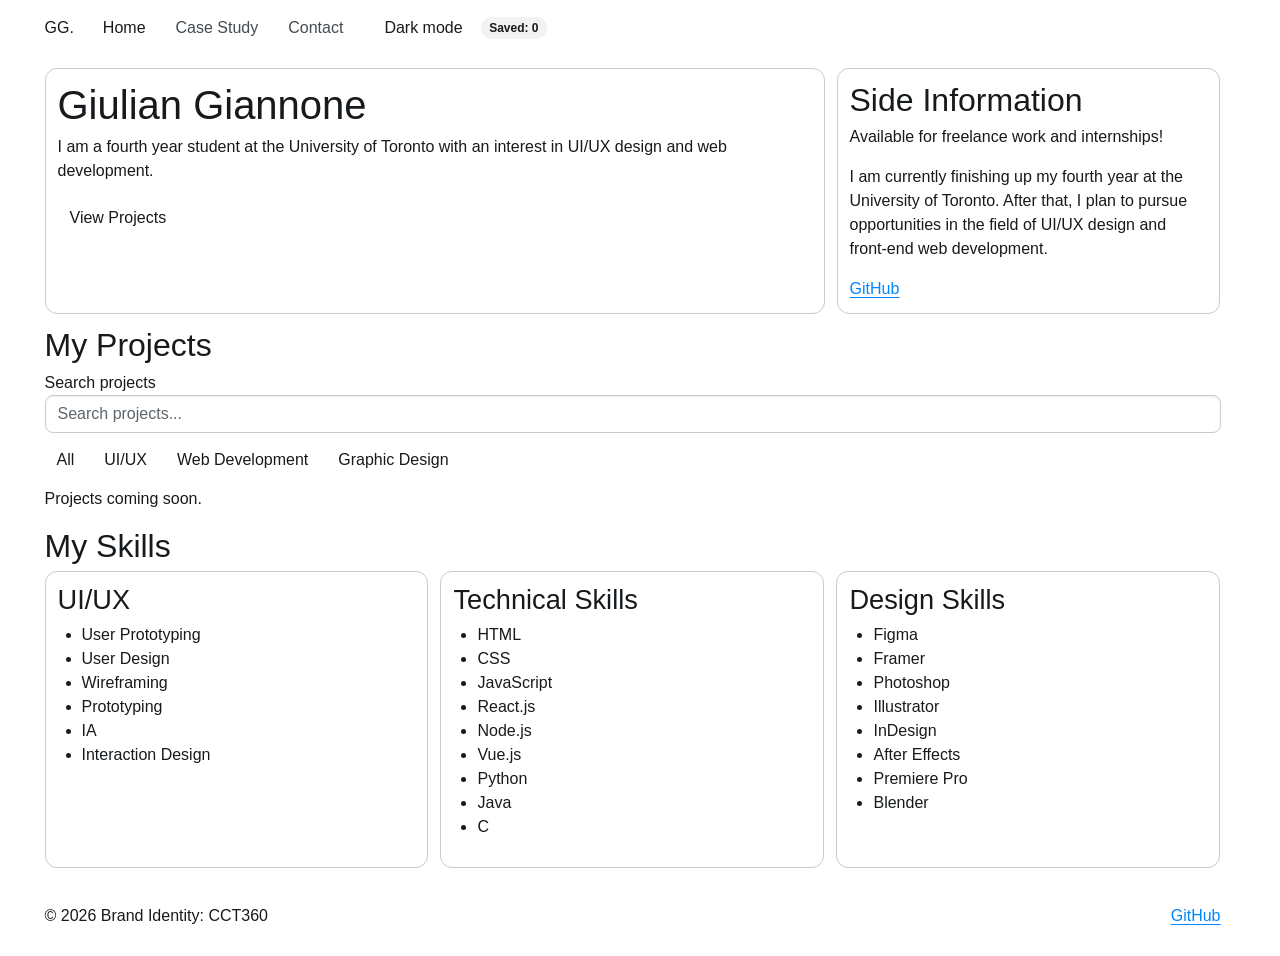
==== index.html @ 735b8c2e "Implemented bootstrap to my original index.html from project 1" ====
<!DOCTYPE html>
<html lang="en" data-bs-theme="light">
    <head>
        <meta charset="UTF-8">
        <meta name="viewport" content="width=device-width, initial-scale=1.0">
        <title>CCT360: Project 2</title>
        <link rel="stylesheet" href="css/bootstrap.min.css">
        <script type="module" src="js/bootstrap.bundle.min.js"></script>
    </head>
    <body>
        <header>
    <nav class="navbar md:navbar-expand">
        <div class="container">
            <a class="navbar-brand" href="index.html">GG.</a>

            <button class="navbar-toggler" type="button" data-bs-toggle="drawer" data-bs-target="#mobile-menu">
                Menu
            </button>

            <dialog class="drawer drawer-end" id="mobile-menu">
                <div class="drawer-header">
                    <h2 class="drawer-title">Navigation</h2>
                    <button class="btn-outline" type="button" data-bs-dismiss="drawer">Close</button>
                </div>

                <div class="drawer-body">
                    <div class="navbar-nav">
                        <a class="nav-link active" href="index.html">Home</a>
                        <a class="nav-link" href="detail.html">Case Study</a>
                        <a class="nav-link" href="contact.html">Contact</a>
                    </div>

                    <div class="d-flex align-items-center gap-2">
                        <button class="btn-outline" type="button">Dark mode</button>
                        <span class="badge">Saved: 0</span>
                    </div>
                </div>
            </dialog>
        </div>
    </nav>
</header>

        <main class="container py-4">
            <section class="row g-4">
                <div class="col-12 md:col-8">
                    <div class="card h-100 p-4">
                        <h1>Giulian Giannone</h1>
                        <p class="lead">I am a fourth year student at the University of Toronto with an interest in UI/UX design and web development.</p>
                        <div>
                            <a class="btn-outline" href="#projects">View Projects</a>
                        </div>
                    </div>
                </div>

                <aside class="col-12 md:col-4">
                    <div class="card h-100 p-4">
                        <h2>Side Information</h2>
                        <p>Available for freelance work and internships!</p>
                        <p>I am currently finishing up my fourth year at the University of Toronto. After that, I plan to pursue opportunities in the field of UI/UX design and front-end web development.</p>
                        <a href="https://github.com/gianno36">GitHub</a>
                    </div>
                </aside>
            </section>

            <section class="mt-4" id="projects">
                <h2>My Projects</h2>

                <label for="search">Search projects</label>
                <input class="form-control mb-3" type="search" id="search" placeholder="Search projects...">

                <div class="d-flex flex-wrap gap-2 mb-3">
                    <button class="btn-outline" type="button">All</button>
                    <button class="btn-outline" type="button">UI/UX</button>
                    <button class="btn-outline" type="button">Web Development</button>
                    <button class="btn-outline" type="button">Graphic Design</button>
                </div>

                <p>Projects coming soon.</p>

                <div class="row g-4">
                </div>
            </section>

            <section class="mt-4">
                <h2>My Skills</h2>

                <div class="row g-4">
                    <div class="col-12 md:col-4">
                        <article class="card h-100 p-4">
                            <h3>UI/UX</h3>
                            <ul>
                                <li>User Prototyping</li>
                                <li>User Design</li>
                                <li>Wireframing</li>
                                <li>Prototyping</li>
                                <li>IA</li>
                                <li>Interaction Design</li>
                            </ul>
                        </article>
                    </div>

                    <div class="col-12 md:col-4">
                        <article class="card h-100 p-4">
                            <h3>Technical Skills</h3>
                            <ul>
                                <li>HTML</li>
                                <li>CSS</li>
                                <li>JavaScript</li>
                                <li>React.js</li>
                                <li>Node.js</li>
                                <li>Vue.js</li>
                                <li>Python</li>
                                <li>Java</li>
                                <li>C</li>
                            </ul>
                        </article>
                    </div>

                    <div class="col-12 md:col-4">
                        <article class="card h-100 p-4">
                            <h3>Design Skills</h3>
                            <ul>
                                <li>Figma</li>
                                <li>Framer</li>
                                <li>Photoshop</li>
                                <li>Illustrator</li>
                                <li>InDesign</li>
                                <li>After Effects</li>
                                <li>Premiere Pro</li>
                                <li>Blender</li>
                            </ul>
                        </article>
                    </div>
                </div>
            </section>

            
        </main>

        <footer class="container py-4 mt-4">
            <div class="d-flex justify-content-between flex-wrap gap-2">
                <p>© 2026 Brand Identity: CCT360</p>
                <a href="https://github.com/gianno36">GitHub</a>
            </div>
        </footer>
    </body>
</html>
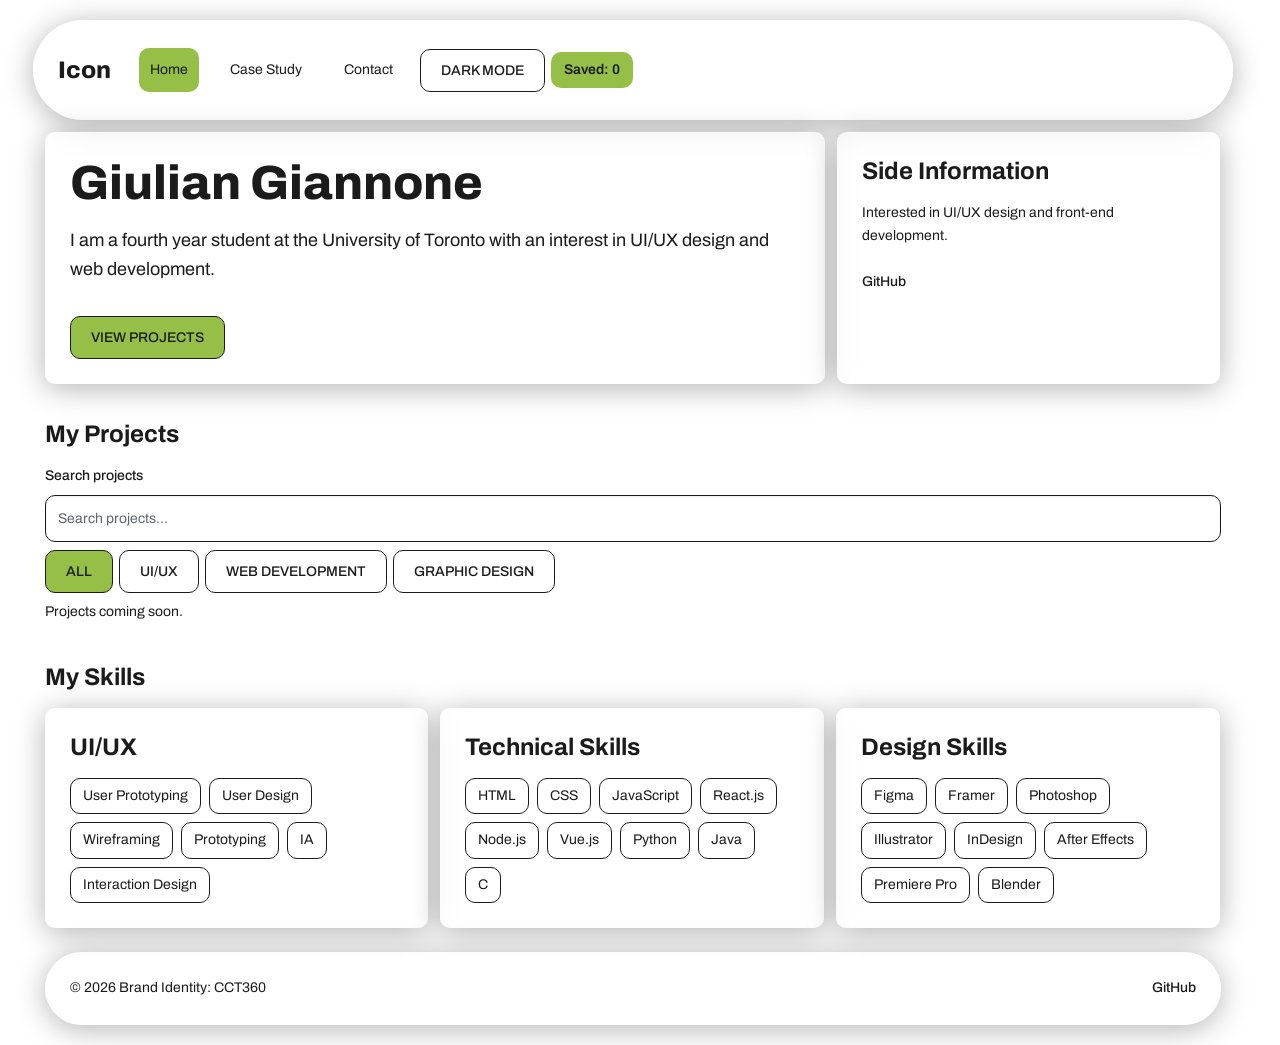
==== commit f3456afd: "Implemented style.css for index.html and kept the same design from project 1" ====
--- a/index.html
+++ b/index.html
@@ -6,88 +6,92 @@
         <meta name="viewport" content="width=device-width, initial-scale=1.0">
         <title>CCT360: Project 2</title>
         <link rel="stylesheet" href="css/bootstrap.min.css">
+        <link rel="stylesheet" href="css/style.css">
+        <link rel="preconnect" href="https://fonts.googleapis.com">
+        <link rel="preconnect" href="https://fonts.gstatic.com" crossorigin>
+        <link href="https://fonts.googleapis.com/css2?family=Archivo:wght@400;500;600;700;800&display=swap" rel="stylesheet">
         <script type="module" src="js/bootstrap.bundle.min.js"></script>
     </head>
     <body>
         <header>
-    <nav class="navbar md:navbar-expand">
-        <div class="container">
-            <a class="navbar-brand" href="index.html">GG.</a>
+            <nav class="navbar md:navbar-expand">
+                <div class="container navigation">
+                    <a class="navbar-brand brand" href="index.html">Icon</a>
 
-            <button class="navbar-toggler" type="button" data-bs-toggle="drawer" data-bs-target="#mobile-menu">
-                Menu
-            </button>
+                    <button class="navbar-toggler" type="button" data-bs-toggle="drawer" data-bs-target="#mobile-menu">
+                        Menu
+                    </button>
 
-            <dialog class="drawer drawer-end" id="mobile-menu">
-                <div class="drawer-header">
-                    <h2 class="drawer-title">Navigation</h2>
-                    <button class="btn-outline" type="button" data-bs-dismiss="drawer">Close</button>
+                    <dialog class="drawer drawer-end" id="mobile-menu">
+                        <div class="drawer-header">
+                            <h2 class="drawer-title">Navigation</h2>
+                            <button class="btn-outline theme-primary" type="button" data-bs-dismiss="drawer">Close</button>
+                        </div>
+
+                        <div class="drawer-body">
+                            <div class="navbar-nav nav-links">
+                                <a class="nav-link active" href="index.html" aria-current="page">Home</a>
+                                <a class="nav-link" href="detail.html">Case Study</a>
+                                <a class="nav-link" href="contact.html">Contact</a>
+                            </div>
+
+                            <div class="d-flex align-items-center gap-2">
+                                <button class="btn-outline theme-primary" type="button">Dark mode</button>
+                                <span class="badge saved-counter">Saved: 0</span>
+                            </div>
+                        </div>
+                    </dialog>
                 </div>
-
-                <div class="drawer-body">
-                    <div class="navbar-nav">
-                        <a class="nav-link active" href="index.html">Home</a>
-                        <a class="nav-link" href="detail.html">Case Study</a>
-                        <a class="nav-link" href="contact.html">Contact</a>
-                    </div>
-
-                    <div class="d-flex align-items-center gap-2">
-                        <button class="btn-outline" type="button">Dark mode</button>
-                        <span class="badge">Saved: 0</span>
-                    </div>
-                </div>
-            </dialog>
-        </div>
-    </nav>
-</header>
+            </nav>
+        </header>
 
         <main class="container py-4">
             <section class="row g-4">
                 <div class="col-12 md:col-8">
-                    <div class="card h-100 p-4">
-                        <h1>Giulian Giannone</h1>
-                        <p class="lead">I am a fourth year student at the University of Toronto with an interest in UI/UX design and web development.</p>
+                    <div class="primary-spotlight h-100">
+                        <h1 class="primary-title">Giulian Giannone</h1>
+                        <p class="primary-description">I am a fourth year student at the University of Toronto with an interest in UI/UX design and web development.</p>
+
                         <div>
-                            <a class="btn-outline" href="#projects">View Projects</a>
+                            <a class="btn-solid theme-primary" href="#projects">View Projects</a>
                         </div>
                     </div>
                 </div>
 
                 <aside class="col-12 md:col-4">
-                    <div class="card h-100 p-4">
-                        <h2>Side Information</h2>
-                        <p>Available for freelance work and internships!</p>
-                        <p>I am currently finishing up my fourth year at the University of Toronto. After that, I plan to pursue opportunities in the field of UI/UX design and front-end web development.</p>
+                    <div class="sidebar h-100">
+                        <h2 class="secondary-title">Side Information</h2>
+                        <p>Interested in UI/UX design and front-end development.</p>
                         <a href="https://github.com/gianno36">GitHub</a>
                     </div>
                 </aside>
             </section>
 
             <section class="mt-4" id="projects">
-                <h2>My Projects</h2>
+                <h2 class="secondary-title">My Projects</h2>
 
                 <label for="search">Search projects</label>
                 <input class="form-control mb-3" type="search" id="search" placeholder="Search projects...">
 
                 <div class="d-flex flex-wrap gap-2 mb-3">
-                    <button class="btn-outline" type="button">All</button>
-                    <button class="btn-outline" type="button">UI/UX</button>
-                    <button class="btn-outline" type="button">Web Development</button>
-                    <button class="btn-outline" type="button">Graphic Design</button>
+                    <button class="btn-solid theme-primary" type="button">All</button>
+                    <button class="btn-outline theme-primary" type="button">UI/UX</button>
+                    <button class="btn-outline theme-primary" type="button">Web Development</button>
+                    <button class="btn-outline theme-primary" type="button">Graphic Design</button>
                 </div>
 
                 <p>Projects coming soon.</p>
 
-                <div class="row g-4">
+                <div class="row g-4 cards-gallery">
                 </div>
             </section>
 
-            <section class="mt-4">
-                <h2>My Skills</h2>
+            <section class="skills-gallery mt-4">
+                <h2 class="secondary-title">My Skills</h2>
 
                 <div class="row g-4">
                     <div class="col-12 md:col-4">
-                        <article class="card h-100 p-4">
+                        <article class="card skill-card h-100">
                             <h3>UI/UX</h3>
                             <ul>
                                 <li>User Prototyping</li>
@@ -101,7 +105,7 @@
                     </div>
 
                     <div class="col-12 md:col-4">
-                        <article class="card h-100 p-4">
+                        <article class="card skill-card h-100">
                             <h3>Technical Skills</h3>
                             <ul>
                                 <li>HTML</li>
@@ -118,7 +122,7 @@
                     </div>
 
                     <div class="col-12 md:col-4">
-                        <article class="card h-100 p-4">
+                        <article class="card skill-card h-100">
                             <h3>Design Skills</h3>
                             <ul>
                                 <li>Figma</li>
@@ -134,15 +138,13 @@
                     </div>
                 </div>
             </section>
-
-            
         </main>
 
-        <footer class="container py-4 mt-4">
-            <div class="d-flex justify-content-between flex-wrap gap-2">
-                <p>© 2026 Brand Identity: CCT360</p>
+        <footer class="container mt-4">
+            <div class="site-footer">
+                <p class="footer-text">© 2026 Brand Identity: CCT360</p>
                 <a href="https://github.com/gianno36">GitHub</a>
             </div>
         </footer>
     </body>
-</html>
+</html>
--- a/css/style.css
+++ b/css/style.css
@@ -0,0 +1,365 @@
+
+:root {
+  --color-one: #ffffff;
+  --color-two: #64943e;
+  --color-four: #1b1b1b;
+  --color-five: #95bf47;
+  --color-text: var(--color-four);
+
+  --fs-h1: 48px;
+  --fs-h3: 24px;
+  --fs-lead: 18px;
+  --fs-body: 14px;
+  --line-height: 1.6;
+
+  --gap: 24px;
+  --border-radius: 10px;
+  --blur: 10px;
+
+  --bs-primary: #64943e;
+  --bs-primary-rgb: 100, 148, 62;
+}
+
+body {
+  display: flex;
+  flex-direction: column;
+  min-height: 100vh;
+  color: var(--color-text);
+  font-family: "Archivo", sans-serif;
+  font-size: var(--fs-body);
+  line-height: var(--line-height);
+  background-color: var(--color-one);
+}
+
+main {
+  flex: 1;
+  display: flex;
+  flex-direction: column;
+  gap: var(--gap);
+}
+
+.navigation,
+.primary-spotlight,
+.sidebar,
+.card,
+.site-footer {
+  padding: 24px;
+  background: rgba(255, 255, 255, 0.5);
+  box-shadow: 0 4px 30px rgba(0, 0, 0, 0.3);
+  backdrop-filter: blur(var(--blur));
+  -webkit-backdrop-filter: blur(var(--blur));
+  border: 1px solid rgba(255, 255, 255, 0.3);
+  border-radius: var(--border-radius);
+  line-height: var(--line-height);
+}
+
+.navbar {
+  padding: 0 var(--gap);
+}
+
+.navigation {
+  gap: 12px;
+  margin-top: 20px;
+  border-radius: 50px;
+}
+
+.brand {
+  font-size: var(--fs-h3);
+  font-weight: 800;
+  color: var(--color-text);
+  text-decoration: none;
+}
+
+.logo {
+  display: block;
+  max-height: 48px;
+  width: auto;
+}
+
+.logo:hover {
+  animation: Spin 1.5s ease-in-out;
+}
+
+@keyframes Spin {
+
+  from {
+    transform: rotate(0deg);
+  }
+
+  to {
+    transform: rotate(720deg);
+  }
+
+}
+
+.nav-links {
+  gap: 20px;
+}
+
+.nav-links a {
+  color: var(--color-text);
+  text-decoration: none;
+  font-size: var(--fs-body);
+  padding: 10px;
+  border-radius: var(--border-radius);
+  transition: color 0.3s ease, background 0.3s ease, box-shadow 0.3s ease;
+}
+
+.nav-links a:hover,
+.nav-links a:focus-visible {
+  color: var(--color-four);
+  background: var(--color-five);
+  box-shadow: 0 0 5px var(--color-five), 0 0 20px var(--color-five), 0 0 50px var(--color-five),
+    0 0 100px var(--color-five);
+}
+
+.nav-links a.active {
+  background: var(--color-five);
+  color: var(--color-four);
+}
+
+.primary-title {
+  font-size: clamp(32px, 6vw, var(--fs-h1));
+  font-weight: 800;
+  line-height: 1.1;
+  margin-bottom: 16px;
+}
+
+.primary-description {
+  font-size: var(--fs-lead);
+  margin-bottom: 12px;
+}
+
+.secondary-title {
+  font-size: var(--fs-h3);
+  font-weight: 700;
+  margin-bottom: 16px;
+}
+
+.sidebar p {
+  margin-bottom: 20px;
+}
+
+.sidebar-status {
+  display: flex;
+  align-items: center;
+  gap: 10px;
+  font-weight: 600;
+}
+
+.sidebar-links {
+  display: flex;
+  flex-wrap: wrap;
+  gap: 12px 20px;
+  list-style: none;
+  padding: 0;
+}
+
+.sidebar a,
+.sidebar-links a,
+.footer-links a,
+.site-footer a {
+  position: relative;
+  display: inline-block;
+  padding: 4px 0;
+  color: var(--color-text);
+  text-decoration: none;
+  font-weight: 500;
+}
+
+.sidebar a::after,
+.sidebar-links a::after,
+.footer-links a::after,
+.site-footer a::after {
+  content: "";
+  position: absolute;
+  left: 0;
+  bottom: 0;
+  width: 0;
+  height: 2px;
+  background: var(--color-five);
+  box-shadow: 0 0 5px var(--color-five), 0 0 10px var(--color-five);
+  transition: width 0.3s ease;
+}
+
+.sidebar a:hover::after,
+.sidebar a:focus-visible::after,
+.sidebar-links a:hover::after,
+.sidebar-links a:focus-visible::after,
+.footer-links a:hover::after,
+.footer-links a:focus-visible::after,
+.site-footer a:hover::after,
+.site-footer a:focus-visible::after {
+  width: 100%;
+}
+
+.theme-primary {
+  --bs-theme-bg: var(--color-five);
+  --bs-theme-color: var(--color-four);
+  --bs-theme-border-color: var(--color-four);
+}
+
+.btn-solid.theme-primary,
+.btn-outline.theme-primary {
+  display: inline-block;
+  box-sizing: border-box;
+  vertical-align: top;
+  padding: 10px 20px;
+  text-transform: uppercase;
+  text-decoration: none;
+  border-radius: var(--border-radius);
+  font-size: var(--fs-body);
+  font-weight: 500;
+  color: var(--color-four);
+  cursor: pointer;
+  border: 1px solid var(--color-four);
+  transition: 0.3s ease;
+  user-select: none;
+}
+
+.btn-solid.theme-primary {
+  background: var(--color-five);
+}
+
+.btn-outline.theme-primary {
+  background: transparent;
+}
+
+.btn-solid.theme-primary:hover,
+.btn-solid.theme-primary:focus-visible,
+.btn-outline.theme-primary:hover,
+.btn-outline.theme-primary:focus-visible {
+  color: var(--color-four);
+  background: var(--color-five);
+  border: 1px solid var(--color-five);
+  box-shadow: 0 0 5px var(--color-five), 0 0 20px var(--color-five), 0 0 50px var(--color-five),
+    0 0 100px var(--color-five);
+  transform: none;
+}
+
+.primary-spotlight .btn-solid {
+  margin-top: 20px;
+}
+
+.saved-counter {
+  padding: 10px 12px;
+  background: var(--color-five);
+  color: var(--color-four);
+  border-radius: var(--border-radius);
+  font-size: var(--fs-body);
+  font-weight: 600;
+}
+
+#projects label {
+  font-weight: 500;
+  margin-bottom: 8px;
+}
+
+#search {
+  padding: 12px;
+  font-size: var(--fs-body);
+  color: var(--color-text);
+  background: var(--color-one);
+  border: 1px solid var(--color-four);
+  border-radius: var(--border-radius);
+  transition: 0.3s ease;
+}
+
+#search:focus {
+  border-color: var(--color-five);
+  box-shadow: 0 0 5px var(--color-five), 0 0 20px var(--color-five);
+}
+
+.card {
+  display: flex;
+  flex-direction: column;
+  gap: 16px;
+  color: var(--color-text);
+  min-width: 0;
+}
+
+.card h3 {
+  font-size: var(--fs-h3);
+  font-weight: 700;
+  margin: 0;
+}
+
+.card ul {
+  display: flex;
+  flex-wrap: wrap;
+  gap: 8px;
+  list-style: none;
+  padding: 0;
+  margin: 0;
+}
+
+.card li {
+  padding: 6px 12px;
+  font-size: var(--fs-body);
+  border: 1px solid var(--color-four);
+  border-radius: var(--border-radius);
+  transition: 0.3s ease;
+}
+
+.card li:hover {
+  background: var(--color-five);
+  border-color: var(--color-five);
+  box-shadow: 0 0 5px var(--color-five), 0 0 20px var(--color-five);
+}
+
+.site-footer {
+  display: flex;
+  justify-content: space-between;
+  align-items: center;
+  flex-wrap: wrap;
+  gap: 12px 24px;
+  padding: 20px 24px;
+  margin-bottom: 20px;
+  border-radius: 50px;
+}
+
+.footer-text {
+  margin: 0;
+}
+
+.footer-links {
+  display: flex;
+  flex-wrap: wrap;
+  gap: 20px;
+  list-style: none;
+  padding: 0;
+  margin: 0;
+}
+
+:focus-visible {
+  outline: 2px solid var(--color-two);
+  outline-offset: 4px;
+}
+
+@media (max-width: 767px) {
+  .navbar {
+    padding: 0 12px;
+  }
+
+  .navigation {
+    padding: 16px;
+    border-radius: var(--border-radius);
+  }
+
+  .primary-spotlight,
+  .sidebar,
+  .card {
+    padding: 16px;
+  }
+
+  .nav-links {
+    gap: 12px;
+    margin-bottom: 16px;
+  }
+
+  .site-footer {
+    border-radius: var(--border-radius);
+  }
+}
+
+
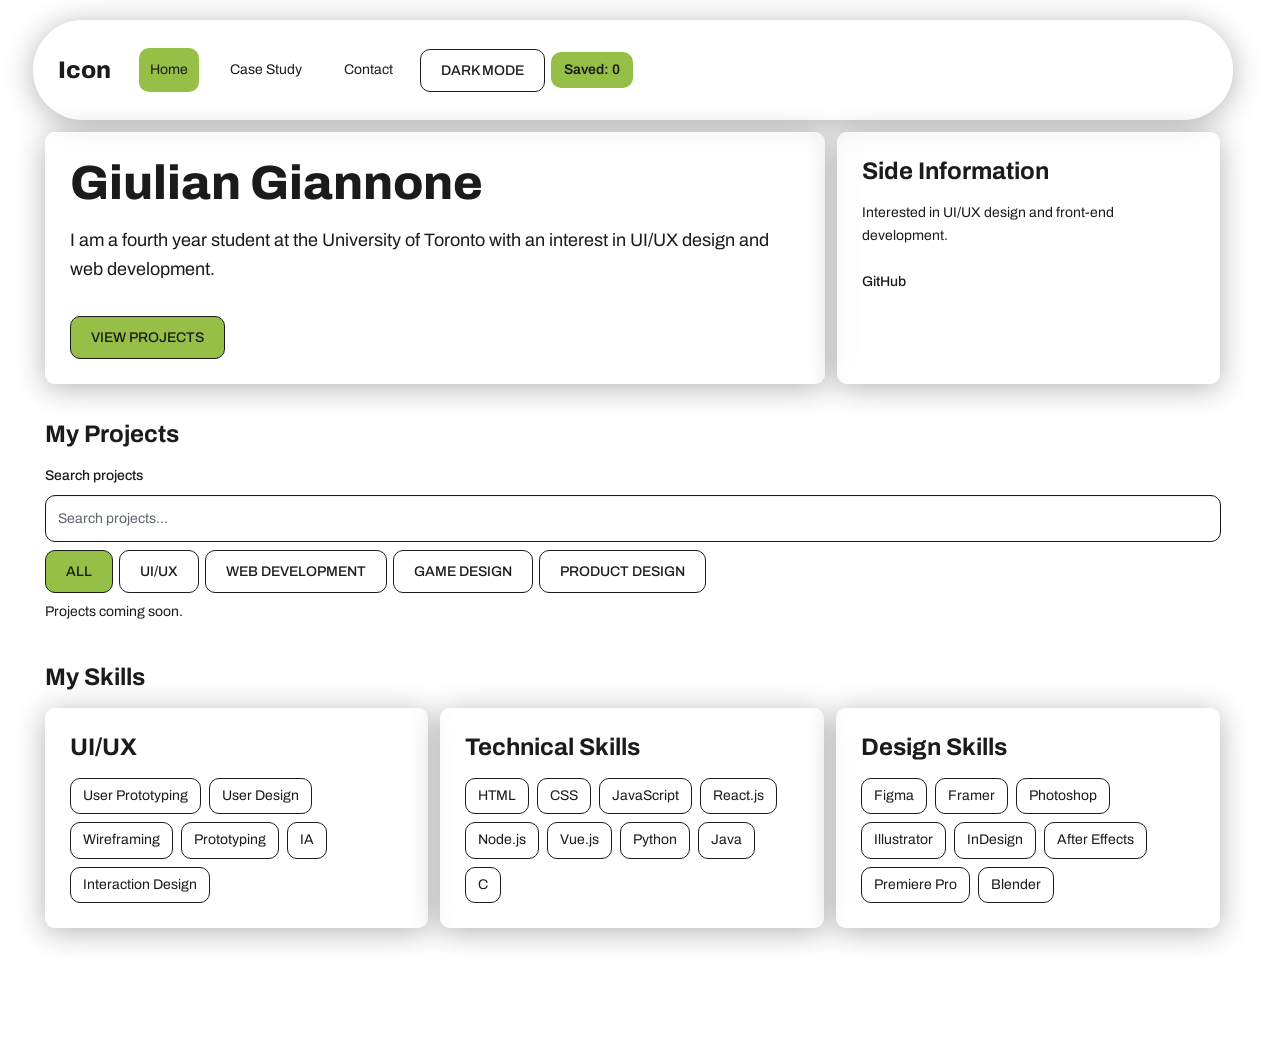
==== commit 23626ffc: "Added data.js along with pictures for each of the projects in data.js" ====
--- a/index.html
+++ b/index.html
@@ -11,6 +11,7 @@
         <link rel="preconnect" href="https://fonts.gstatic.com" crossorigin>
         <link href="https://fonts.googleapis.com/css2?family=Archivo:wght@400;500;600;700;800&display=swap" rel="stylesheet">
         <script type="module" src="js/bootstrap.bundle.min.js"></script>
+        <script src="js/data.js" defer></script>
     </head>
     <body>
         <header>
@@ -77,7 +78,8 @@
                     <button class="btn-solid theme-primary" type="button">All</button>
                     <button class="btn-outline theme-primary" type="button">UI/UX</button>
                     <button class="btn-outline theme-primary" type="button">Web Development</button>
-                    <button class="btn-outline theme-primary" type="button">Graphic Design</button>
+                    <button class="btn-outline theme-primary" type="button">Game Design</button>
+                    <button class="btn-outline theme-primary" type="button">Product Design</button>
                 </div>
 
                 <p>Projects coming soon.</p>
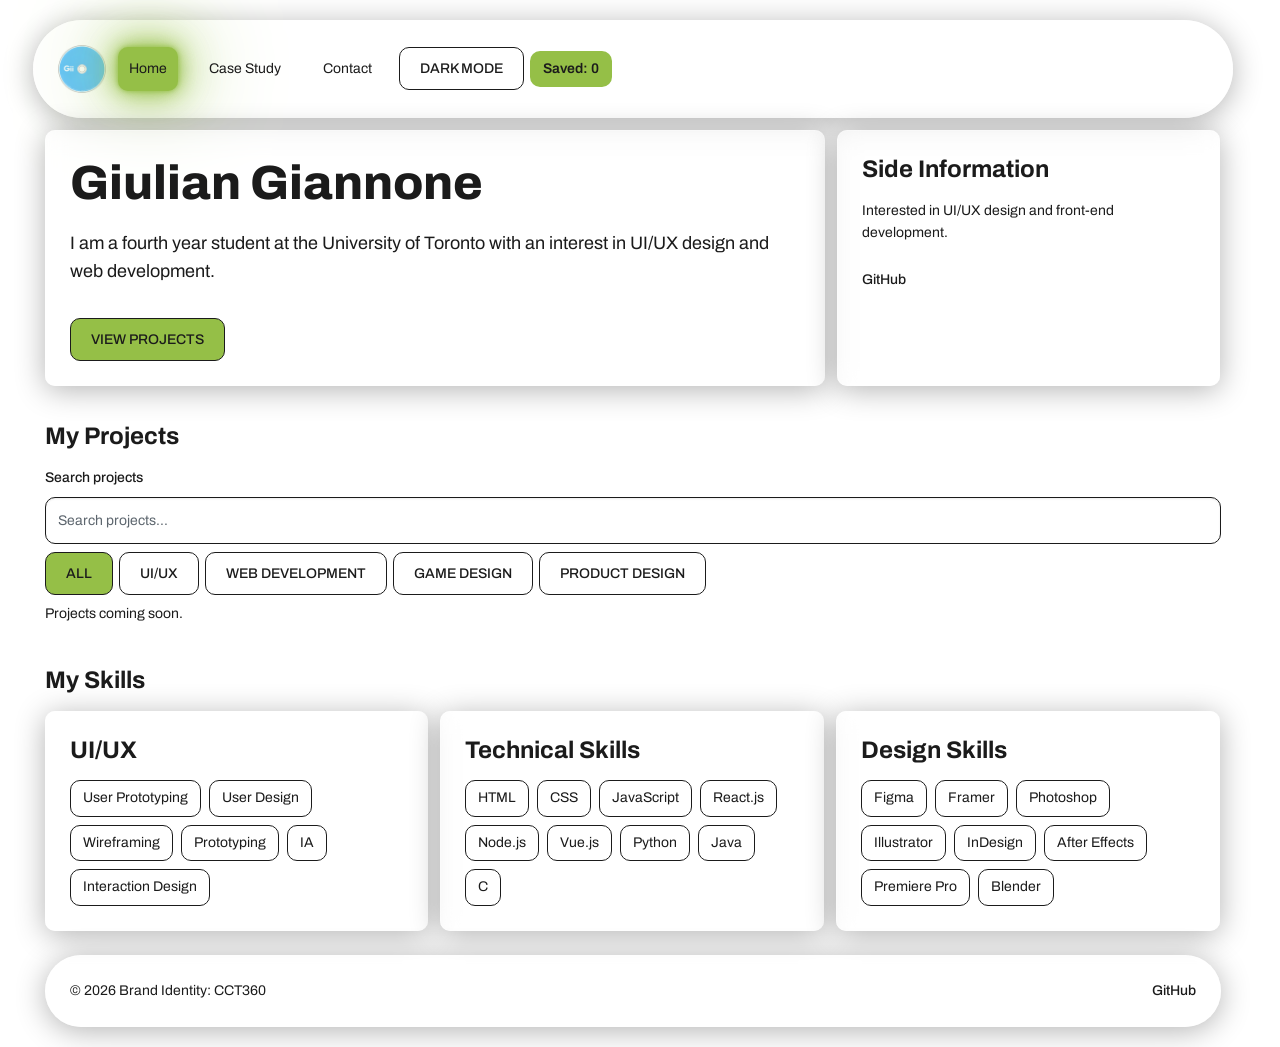
==== commit ff143014: "Updated style.css for detail.html and also added the icon from my original project" ====
--- a/index.html
+++ b/index.html
@@ -17,7 +17,9 @@
         <header>
             <nav class="navbar md:navbar-expand">
                 <div class="container navigation">
-                    <a class="navbar-brand brand" href="index.html">Icon</a>
+                    <a href="index.html">
+                        <img src="images/icon.png" alt="Logo" class="logo">
+                    </a>
 
                     <button class="navbar-toggler" type="button" data-bs-toggle="drawer" data-bs-target="#mobile-menu">
                         Menu
--- a/css/style.css
+++ b/css/style.css
@@ -15,9 +15,6 @@
   --gap: 24px;
   --border-radius: 10px;
   --blur: 10px;
-
-  --bs-primary: #64943e;
-  --bs-primary-rgb: 100, 148, 62;
 }
 
 body {
@@ -42,7 +39,9 @@
 .primary-spotlight,
 .sidebar,
 .card,
-.site-footer {
+.site-footer,
+.detail-hero,
+.main-content {
   padding: 24px;
   background: rgba(255, 255, 255, 0.5);
   box-shadow: 0 4px 30px rgba(0, 0, 0, 0.3);
@@ -102,7 +101,7 @@
   font-size: var(--fs-body);
   padding: 10px;
   border-radius: var(--border-radius);
-  transition: color 0.3s ease, background 0.3s ease, box-shadow 0.3s ease;
+  transition: 0.3s ease;
 }
 
 .nav-links a:hover,
@@ -114,20 +113,26 @@
 }
 
 .nav-links a.active {
-  background: var(--color-five);
   color: var(--color-four);
+  background: var(--color-five);
+  box-shadow: 0 0 5px var(--color-five), 0 0 20px var(--color-five), 0 0 50px var(--color-five),
+    0 0 100px var(--color-five);
 }
 
 .primary-title {
-  font-size: clamp(32px, 6vw, var(--fs-h1));
+  font-size: var(--fs-h1);
   font-weight: 800;
-  line-height: 1.1;
   margin-bottom: 16px;
 }
 
-.primary-description {
+.primary-description,
+.lead-text {
   font-size: var(--fs-lead);
   margin-bottom: 12px;
+}
+
+.lead-text:last-child {
+  margin-bottom: 0;
 }
 
 .secondary-title {
@@ -158,7 +163,8 @@
 .sidebar a,
 .sidebar-links a,
 .footer-links a,
-.site-footer a {
+.site-footer a,
+.lead-text a {
   position: relative;
   display: inline-block;
   padding: 4px 0;
@@ -167,10 +173,16 @@
   font-weight: 500;
 }
 
+.lead-text a {
+  padding: 0;
+  font-weight: 600;
+}
+
 .sidebar a::after,
 .sidebar-links a::after,
 .footer-links a::after,
-.site-footer a::after {
+.site-footer a::after,
+.lead-text a::after {
   content: "";
   position: absolute;
   left: 0;
@@ -189,7 +201,9 @@
 .footer-links a:hover::after,
 .footer-links a:focus-visible::after,
 .site-footer a:hover::after,
-.site-footer a:focus-visible::after {
+.site-footer a:focus-visible::after,
+.lead-text a:hover::after,
+.lead-text a:focus-visible::after {
   width: 100%;
 }
 
@@ -214,7 +228,6 @@
   cursor: pointer;
   border: 1px solid var(--color-four);
   transition: 0.3s ease;
-  user-select: none;
 }
 
 .btn-solid.theme-primary {
@@ -237,7 +250,8 @@
   transform: none;
 }
 
-.primary-spotlight .btn-solid {
+.primary-spotlight .btn-solid,
+.detail-hero .btn-outline {
   margin-top: 20px;
 }
 
@@ -306,6 +320,112 @@
   border-color: var(--color-five);
   box-shadow: 0 0 5px var(--color-five), 0 0 20px var(--color-five);
 }
+
+/* Detail Page */
+
+.detail-hero {
+  display: flex;
+  flex-direction: column;
+  gap: 8px;
+}
+
+.main-content {
+  display: flex;
+  flex-direction: column;
+  gap: 16px;
+  min-width: 0;
+}
+
+.main-content h2 {
+  font-size: var(--fs-h3);
+  font-weight: 700;
+  line-height: 1.2;
+  margin-bottom: 0;
+}
+
+.main-content p {
+  margin-bottom: 0;
+}
+
+.project-image {
+  display: block;
+  width: 100%;
+  max-width: 100%;
+  height: auto;
+  border-radius: var(--border-radius);
+}
+
+.detail-list {
+  display: flex;
+  flex-direction: column;
+  gap: 12px;
+  list-style: none;
+  padding: 0;
+  margin-bottom: var(--gap);
+}
+
+.detail-list li {
+  font-size: var(--fs-body);
+}
+
+.detail-list strong {
+  font-weight: 600;
+}
+
+.highlights-grid {
+  display: grid;
+  grid-template-columns: repeat(2, minmax(0, 1fr));
+  gap: 12px;
+}
+
+.highlight-card {
+  padding: 12px 8px;
+  border: 1px solid var(--color-four);
+  border-radius: var(--border-radius);
+  text-align: center;
+}
+
+
+.highlight-card p {
+  font-size: var(--fs-body);
+  margin-bottom: 0;
+}
+
+.accordion {
+  display: flex;
+  flex-direction: column;
+  gap: 12px;
+}
+
+.accordion-item {
+  background: transparent;
+  color: var(--color-text);
+  border: 1px solid var(--color-four);
+  border-radius: var(--border-radius);
+}
+
+.accordion-header {
+  padding: 16px;
+  color: var(--color-text);
+  background: transparent;
+  border-radius: var(--border-radius);
+  font-size: var(--fs-lead);
+  font-weight: 600;
+  cursor: pointer;
+  transition: 0.3s ease;
+}
+
+
+.accordion-body {
+  padding: 16px;
+  color: var(--color-text);
+}
+
+.accordion-body p {
+  margin: 0;
+}
+
+/* Footer */
 
 .site-footer {
   display: flex;
@@ -331,9 +451,11 @@
   margin: 0;
 }
 
-:focus-visible {
-  outline: 2px solid var(--color-two);
-  outline-offset: 4px;
+@media (min-width: 768px) {
+  .detail-sidebar {
+    position: sticky;
+    top: var(--gap);
+  }
 }
 
 @media (max-width: 767px) {
@@ -348,7 +470,9 @@
 
   .primary-spotlight,
   .sidebar,
-  .card {
+  .card,
+  .detail-hero,
+  .main-content {
     padding: 16px;
   }
 
@@ -361,5 +485,3 @@
     border-radius: var(--border-radius);
   }
 }
-
-
